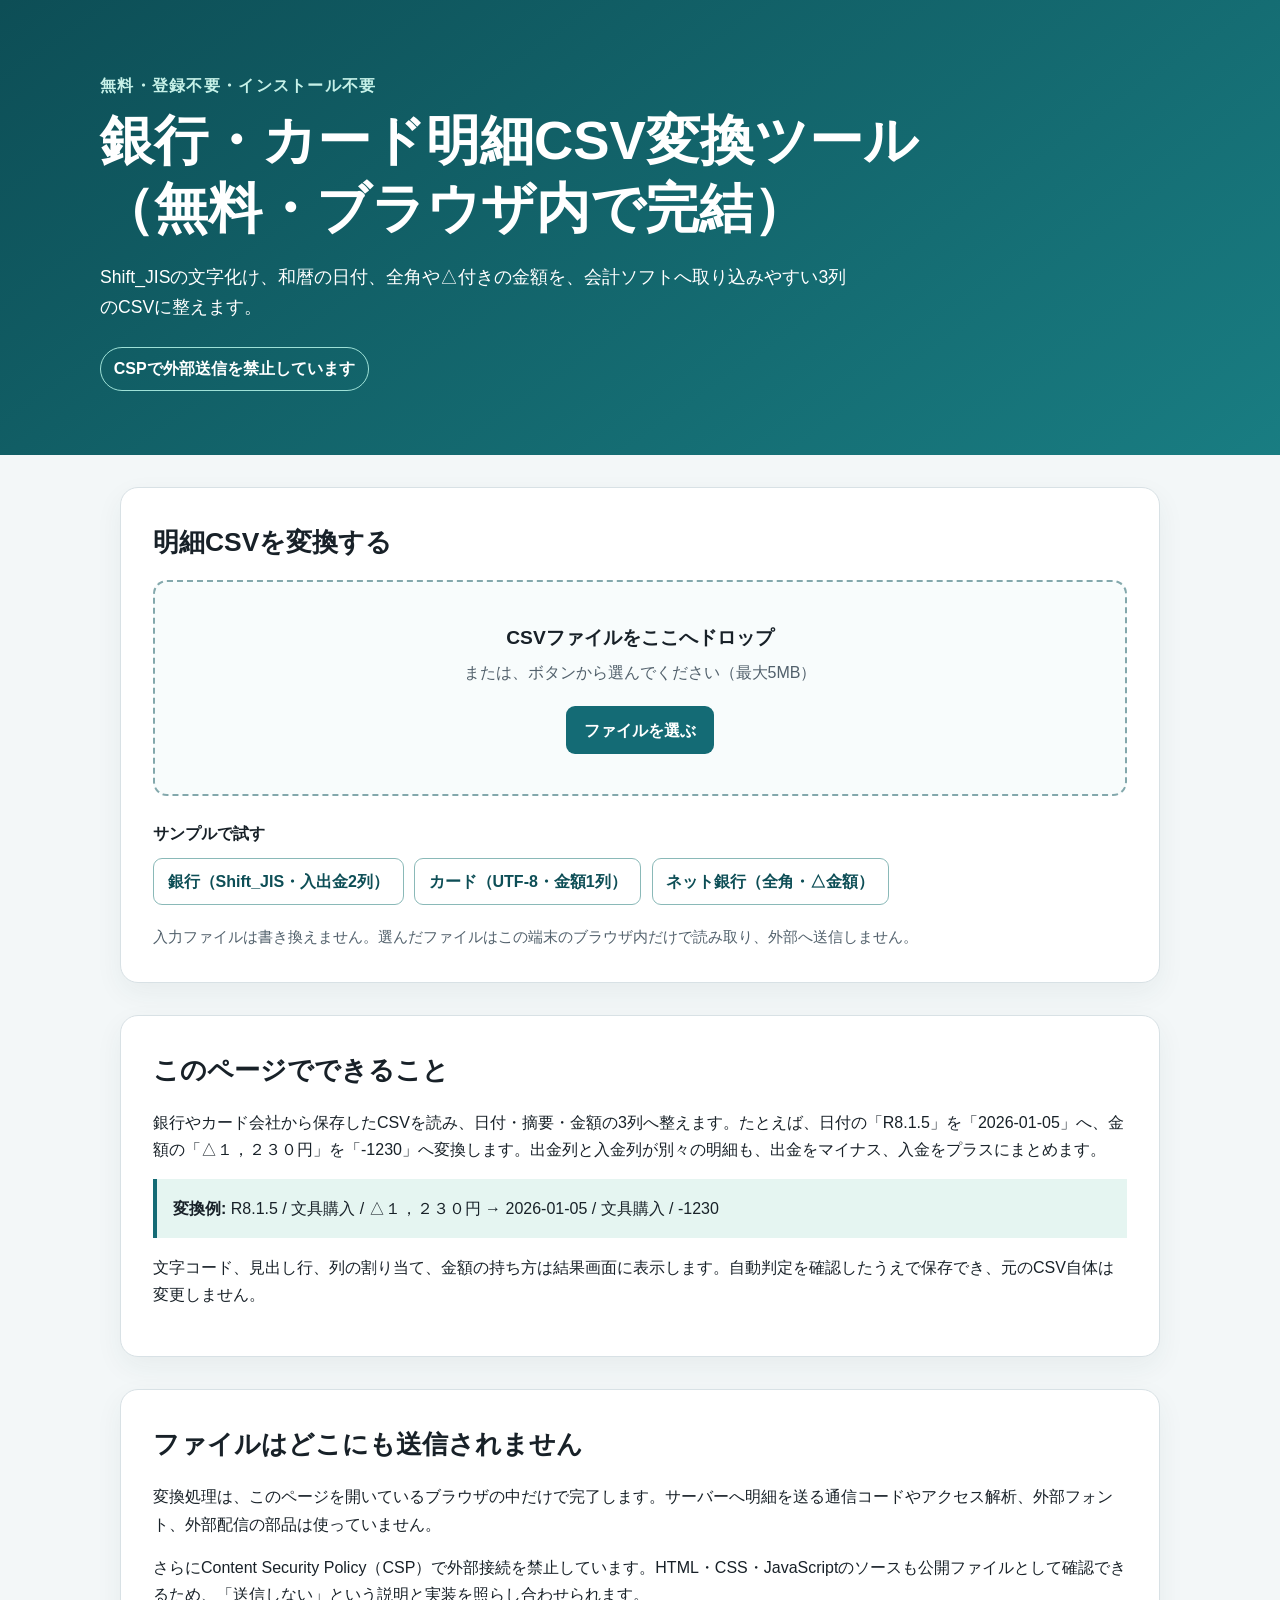
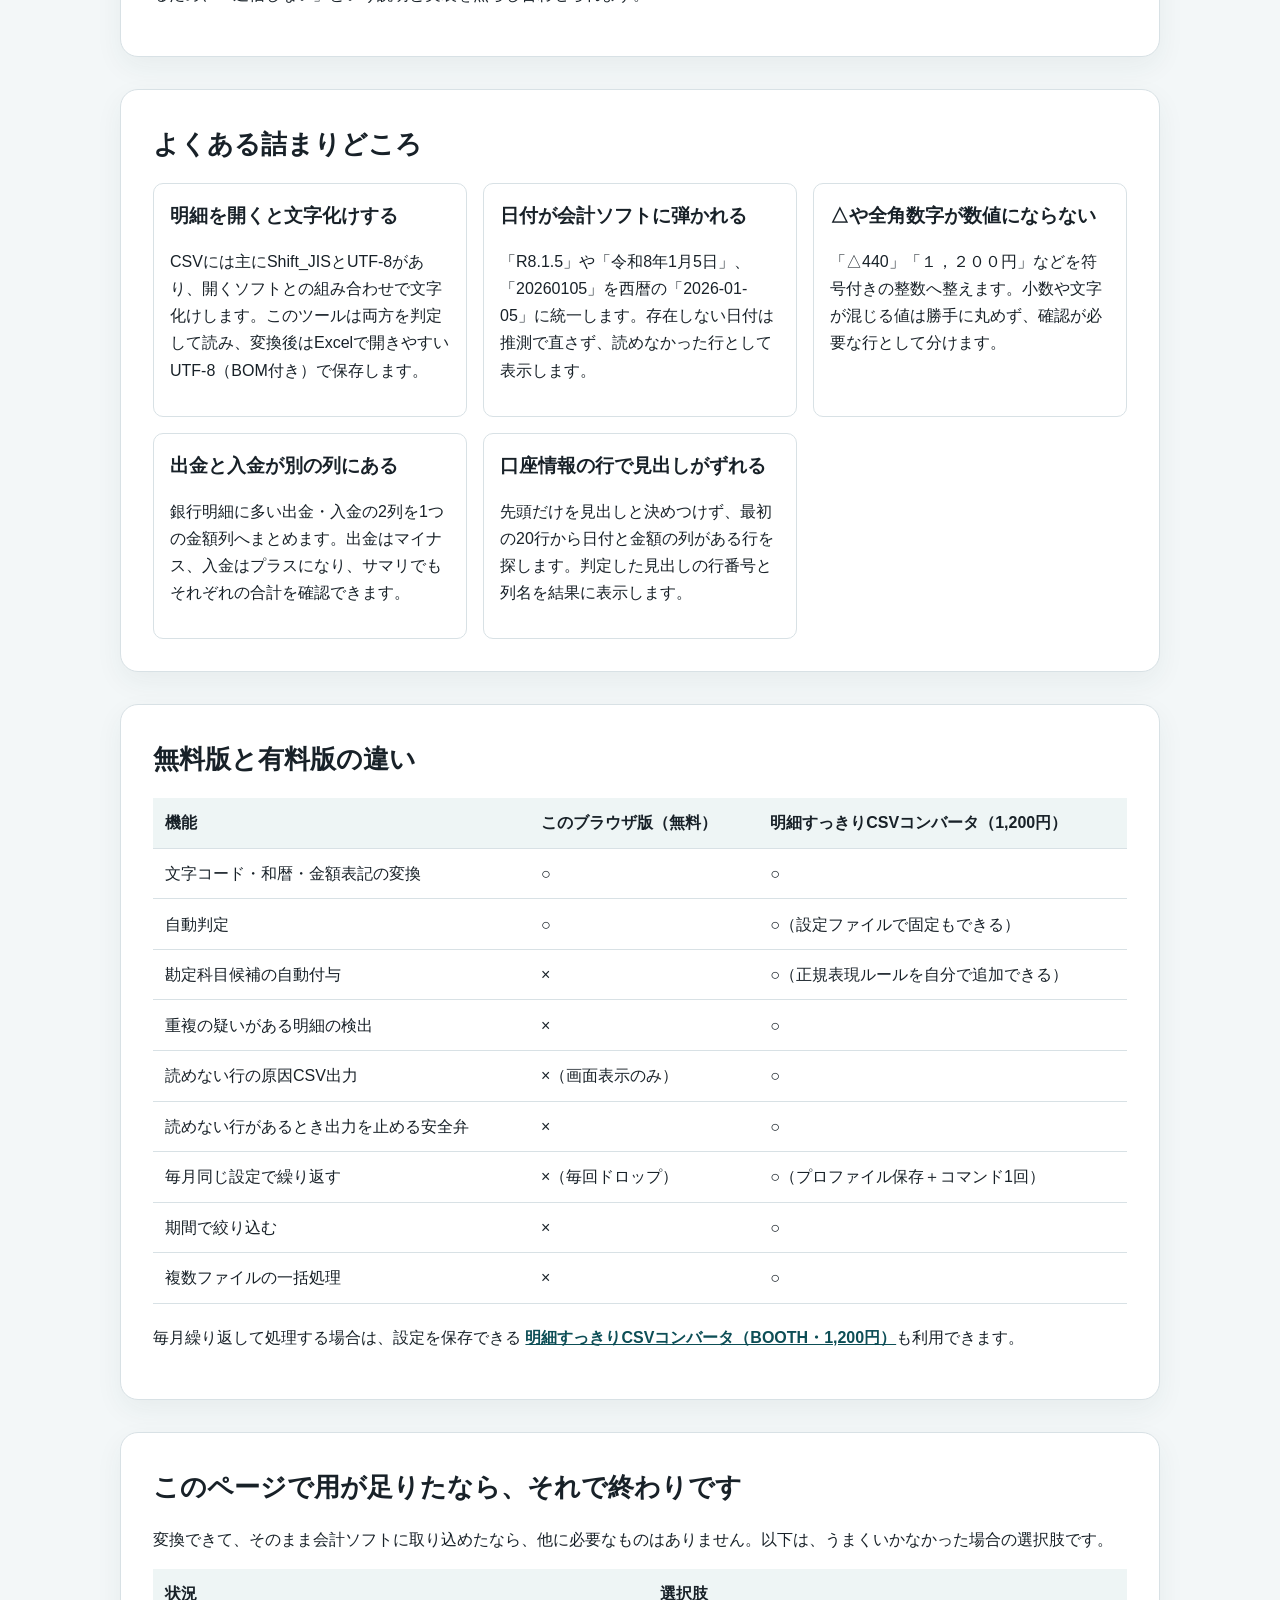
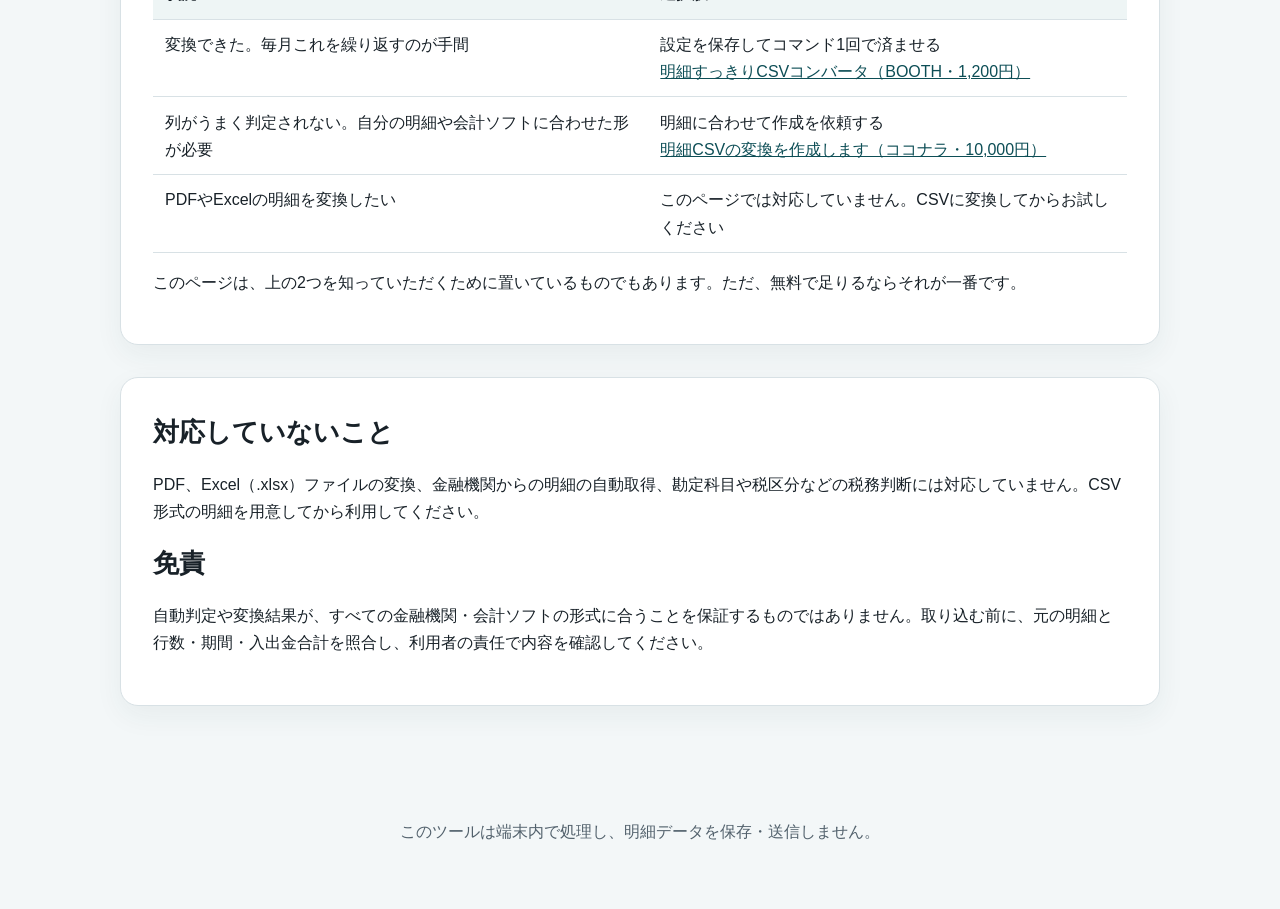
==== index.html @ 24e83a77 "明細CSV変換ツール（ブラウザ内で完結する無料版）を公開 読み込みから変換まで利用者のブラウザ内だけで行い、外部へ送信しない。 CSP の connect-src 'none' で外部接続を機械的に禁" ====
<!doctype html>
<html lang="ja">
<head>
  <meta charset="utf-8">
  <meta name="viewport" content="width=device-width, initial-scale=1">
  <meta http-equiv="Content-Security-Policy" content="default-src 'none'; script-src 'self'; style-src 'self'; img-src 'self' data:; connect-src 'none'; font-src 'none'; object-src 'none'; base-uri 'none'; form-action 'none'">
  <meta name="description" content="銀行やカードの明細CSVを、文字コード・和暦・金額表記を整えて会計ソフト向けCSVに変換。ファイルは外部送信せずブラウザ内で処理します。">
  <title>銀行・カード明細CSV変換ツール（無料）</title>
  <link rel="canonical" href="https://naporit0742.github.io/meisai-csv-converter/">
  <script type="application/ld+json">
{
  "@context": "https://schema.org",
  "@graph": [
    {
      "@type": "WebApplication",
      "name": "銀行・カード明細CSV変換ツール",
      "url": "https://naporit0742.github.io/meisai-csv-converter/",
      "applicationCategory": "FinanceApplication",
      "operatingSystem": "Web browser",
      "inLanguage": "ja",
      "isAccessibleForFree": true,
      "offers": {
        "@type": "Offer",
        "price": "0",
        "priceCurrency": "JPY"
      },
      "author": {
        "@type": "Person",
        "name": "NaporiT"
      },
      "description": "銀行やカードの明細CSVを、文字コード・和暦・金額表記を整えて会計ソフト向けCSVに変換する。ファイルは外部送信せずブラウザ内だけで処理する。"
    },
    {
      "@type": "FAQPage",
      "mainEntity": [
        {
          "@type": "Question",
          "name": "明細ファイルはどこかに送信されますか？",
          "acceptedAnswer": {
            "@type": "Answer",
            "text": "送信しません。読み込みと変換とダウンロードはすべて利用中のブラウザ内で完結します。アクセス解析や外部配信のライブラリも使っておらず、Content Security Policy で外部接続そのものを禁止しています。"
          }
        },
        {
          "@type": "Question",
          "name": "和暦の日付も変換できますか？",
          "acceptedAnswer": {
            "@type": "Answer",
            "text": "できます。R8.1.5、令和8年1月5日、H31.4.30、20260105 などを西暦の YYYY-MM-DD に統一します。存在しない日付は推測で直さず、読めなかった行として表示します。"
          }
        },
        {
          "@type": "Question",
          "name": "金額の △ や全角数字はどうなりますか？",
          "acceptedAnswer": {
            "@type": "Answer",
            "text": "△440 は -440 に、全角の１，２００円 は 1200 になります。小数や文字が混じる値は勝手に丸めず、確認が必要な行として分けます。"
          }
        },
        {
          "@type": "Question",
          "name": "出金と入金が別々の列に分かれている明細も扱えますか？",
          "acceptedAnswer": {
            "@type": "Answer",
            "text": "扱えます。出金をマイナス、入金をプラスとして1つの金額列にまとめます。どの列を何と判定したかは結果画面に表示されます。"
          }
        },
        {
          "@type": "Question",
          "name": "PDFやExcelの明細は変換できますか？",
          "acceptedAnswer": {
            "@type": "Answer",
            "text": "対応していません。CSV形式の明細をご用意ください。"
          }
        }
      ]
    }
  ]
}
  </script>
  <link rel="stylesheet" href="style.css">
</head>
<body>
  <header class="site-header">
    <div class="header-inner">
      <p class="eyebrow">無料・登録不要・インストール不要</p>
      <h1>銀行・カード明細CSV変換ツール（無料・ブラウザ内で完結）</h1>
      <p class="lead">Shift_JISの文字化け、和暦の日付、全角や△付きの金額を、会計ソフトへ取り込みやすい3列のCSVに整えます。</p>
      <p class="privacy-badge">CSPで外部送信を禁止しています</p>
    </div>
  </header>

  <main>
    <section class="panel" aria-labelledby="tool-title">
      <h2 id="tool-title">明細CSVを変換する</h2>
      <div id="drop-zone" class="drop-zone">
        <p class="drop-title">CSVファイルをここへドロップ</p>
        <p class="drop-note">または、ボタンから選んでください（最大5MB）</p>
        <label class="button" for="file-input">ファイルを選ぶ</label>
        <input id="file-input" type="file" accept=".csv,text/csv" hidden>
      </div>
      <div class="sample-area">
        <p>サンプルで試す</p>
        <div class="sample-buttons">
          <button class="sample-button" type="button" data-sample="bank">銀行（Shift_JIS・入出金2列）</button>
          <button class="sample-button" type="button" data-sample="card">カード（UTF-8・金額1列）</button>
          <button class="sample-button" type="button" data-sample="netbank">ネット銀行（全角・△金額）</button>
        </div>
      </div>
      <p class="local-note">入力ファイルは書き換えません。選んだファイルはこの端末のブラウザ内だけで読み取り、外部へ送信しません。</p>
    </section>

    <section id="error-box" class="message message-error" role="alert" hidden>
      <strong id="error-title"></strong>
      <p id="error-action"></p>
    </section>

    <section id="results" class="panel" aria-labelledby="result-title" hidden>
      <h2 id="result-title">変換結果</h2>
      <p id="sign-warning" class="message message-warning" role="status" hidden></p>
      <div class="result-block">
        <h3>判定結果</h3>
        <p>自動判定が元の明細と合っているか確認してください。</p>
        <div class="table-scroll"><table class="detection-table"><tbody id="detection-body"></tbody></table></div>
      </div>
      <div class="result-block">
        <h3>サマリ</h3>
        <dl id="summary-grid" class="summary-grid"></dl>
      </div>
      <div class="result-block">
        <h3>プレビュー</h3>
        <div class="table-scroll">
          <table><thead><tr><th>日付</th><th>摘要</th><th>金額</th></tr></thead><tbody id="preview-body"></tbody></table>
        </div>
        <p id="preview-more" class="preview-more"></p>
      </div>
      <div id="issues-section" class="result-block" hidden>
        <h3>読めなかった行</h3>
        <div class="table-scroll">
          <table><thead><tr><th>行番号</th><th>理由</th><th>元の値</th></tr></thead><tbody id="issues-body"></tbody></table>
        </div>
      </div>
      <div class="download-area">
        <button id="download-button" class="button button-large" type="button">変換後CSVをダウンロード</button>
        <p id="failed-warning" class="message-danger" role="alert" hidden></p>
      </div>
    </section>

    <section class="panel">
      <h2>このページでできること</h2>
      <p>銀行やカード会社から保存したCSVを読み、日付・摘要・金額の3列へ整えます。たとえば、日付の「R8.1.5」を「2026-01-05」へ、金額の「△１，２３０円」を「-1230」へ変換します。出金列と入金列が別々の明細も、出金をマイナス、入金をプラスにまとめます。</p>
      <p class="example"><strong>変換例:</strong> R8.1.5 / 文具購入 / △１，２３０円 → 2026-01-05 / 文具購入 / -1230</p>
      <p>文字コード、見出し行、列の割り当て、金額の持ち方は結果画面に表示します。自動判定を確認したうえで保存でき、元のCSV自体は変更しません。</p>
    </section>

    <section class="panel">
      <h2>ファイルはどこにも送信されません</h2>
      <p>変換処理は、このページを開いているブラウザの中だけで完了します。サーバーへ明細を送る通信コードやアクセス解析、外部フォント、外部配信の部品は使っていません。</p>
      <p>さらにContent Security Policy（CSP）で外部接続を禁止しています。HTML・CSS・JavaScriptのソースも公開ファイルとして確認できるため、「送信しない」という説明と実装を照らし合わせられます。</p>
    </section>

    <section class="panel">
      <h2>よくある詰まりどころ</h2>
      <div class="trouble-grid">
        <article><h3>明細を開くと文字化けする</h3><p>CSVには主にShift_JISとUTF-8があり、開くソフトとの組み合わせで文字化けします。このツールは両方を判定して読み、変換後はExcelで開きやすいUTF-8（BOM付き）で保存します。</p></article>
        <article><h3>日付が会計ソフトに弾かれる</h3><p>「R8.1.5」や「令和8年1月5日」、「20260105」を西暦の「2026-01-05」に統一します。存在しない日付は推測で直さず、読めなかった行として表示します。</p></article>
        <article><h3>△や全角数字が数値にならない</h3><p>「△440」「１，２００円」などを符号付きの整数へ整えます。小数や文字が混じる値は勝手に丸めず、確認が必要な行として分けます。</p></article>
        <article><h3>出金と入金が別の列にある</h3><p>銀行明細に多い出金・入金の2列を1つの金額列へまとめます。出金はマイナス、入金はプラスになり、サマリでもそれぞれの合計を確認できます。</p></article>
        <article><h3>口座情報の行で見出しがずれる</h3><p>先頭だけを見出しと決めつけず、最初の20行から日付と金額の列がある行を探します。判定した見出しの行番号と列名を結果に表示します。</p></article>
      </div>
    </section>

    <section class="panel">
      <h2>無料版と有料版の違い</h2>
      <div class="table-scroll">
        <table class="comparison">
          <thead><tr><th>機能</th><th>このブラウザ版（無料）</th><th>明細すっきりCSVコンバータ（1,200円）</th></tr></thead>
          <tbody>
            <tr><td>文字コード・和暦・金額表記の変換</td><td>○</td><td>○</td></tr>
            <tr><td>自動判定</td><td>○</td><td>○（設定ファイルで固定もできる）</td></tr>
            <tr><td>勘定科目候補の自動付与</td><td>×</td><td>○（正規表現ルールを自分で追加できる）</td></tr>
            <tr><td>重複の疑いがある明細の検出</td><td>×</td><td>○</td></tr>
            <tr><td>読めない行の原因CSV出力</td><td>×（画面表示のみ）</td><td>○</td></tr>
            <tr><td>読めない行があるとき出力を止める安全弁</td><td>×</td><td>○</td></tr>
            <tr><td>毎月同じ設定で繰り返す</td><td>×（毎回ドロップ）</td><td>○（プロファイル保存＋コマンド1回）</td></tr>
            <tr><td>期間で絞り込む</td><td>×</td><td>○</td></tr>
            <tr><td>複数ファイルの一括処理</td><td>×</td><td>○</td></tr>
          </tbody>
        </table>
      </div>
      <p class="booth-link">毎月繰り返して処理する場合は、設定を保存できる <a href="https://naporit.booth.pm/items/8813777">明細すっきりCSVコンバータ（BOOTH・1,200円）</a>も利用できます。</p>
    </section>

    <section class="panel">
      <h2>このページで用が足りたなら、それで終わりです</h2>
      <p>変換できて、そのまま会計ソフトに取り込めたなら、他に必要なものはありません。以下は、うまくいかなかった場合の選択肢です。</p>
      <div class="table-scroll">
        <table class="comparison">
          <thead><tr><th>状況</th><th>選択肢</th></tr></thead>
          <tbody>
            <tr>
              <td>変換できた。毎月これを繰り返すのが手間</td>
              <td>設定を保存してコマンド1回で済ませる<br><a href="https://naporit.booth.pm/items/8813777">明細すっきりCSVコンバータ（BOOTH・1,200円）</a></td>
            </tr>
            <tr>
              <td>列がうまく判定されない。自分の明細や会計ソフトに合わせた形が必要</td>
              <td>明細に合わせて作成を依頼する<br><a href="https://coconala.com/services/4391447" rel="noopener">明細CSVの変換を作成します（ココナラ・10,000円）</a></td>
            </tr>
            <tr>
              <td>PDFやExcelの明細を変換したい</td>
              <td>このページでは対応していません。CSVに変換してからお試しください</td>
            </tr>
          </tbody>
        </table>
      </div>
      <p class="source-note">このページは、上の2つを知っていただくために置いているものでもあります。ただ、無料で足りるならそれが一番です。</p>
    </section>

    <section class="panel">
      <h2>対応していないこと</h2>
      <p>PDF、Excel（.xlsx）ファイルの変換、金融機関からの明細の自動取得、勘定科目や税区分などの税務判断には対応していません。CSV形式の明細を用意してから利用してください。</p>
      <h2>免責</h2>
      <p>自動判定や変換結果が、すべての金融機関・会計ソフトの形式に合うことを保証するものではありません。取り込む前に、元の明細と行数・期間・入出金合計を照合し、利用者の責任で内容を確認してください。</p>
    </section>
  </main>
  <footer class="site-footer"><p>このツールは端末内で処理し、明細データを保存・送信しません。</p></footer>
  <script src="convert.js"></script>
  <script src="samples/samples.js"></script>
  <script src="app.js"></script>
</body>
</html>
---- style.css ----
:root {
  color-scheme: light;
  --ink: #182128;
  --muted: #52616c;
  --line: #d8e1e5;
  --paper: #ffffff;
  --soft: #f3f7f8;
  --brand: #146b75;
  --brand-dark: #0d4e56;
  --accent: #e5f5f1;
  --warning: #8b5600;
  --warning-bg: #fff7dd;
  --danger: #a32525;
  --danger-bg: #fff0f0;
  font-family: "Yu Gothic UI", "Meiryo", sans-serif;
}
* { box-sizing: border-box; }
html { scroll-behavior: smooth; }
body { margin: 0; color: var(--ink); background: var(--soft); line-height: 1.7; }
a { color: var(--brand-dark); }
button, input { font: inherit; }
.site-header { padding: 4.5rem 1.25rem 3rem; background: linear-gradient(145deg, #0d4e56, #197d82); color: #fff; }
.header-inner, main, .site-footer { width: min(1080px, 100%); margin: 0 auto; }
.eyebrow { margin: 0 0 .5rem; font-weight: 700; letter-spacing: .08em; color: #c6f1e8; }
h1 { max-width: 850px; margin: 0; font-size: clamp(2rem, 5vw, 3.4rem); line-height: 1.25; }
.lead { max-width: 760px; margin: 1.25rem 0 0; font-size: 1.1rem; }
.privacy-badge { display: inline-block; margin-top: 1.5rem; padding: .45rem .8rem; border: 1px solid #9ee1d7; border-radius: 999px; font-weight: 700; }
main { padding: 2rem 1.25rem 4rem; }
.panel { margin: 0 0 2rem; padding: clamp(1.25rem, 3vw, 2rem); background: var(--paper); border: 1px solid var(--line); border-radius: 18px; box-shadow: 0 10px 28px rgba(30, 60, 70, .06); }
h2 { margin: 0 0 1rem; font-size: 1.65rem; }
h3 { margin-top: 1.6rem; }
.drop-zone { padding: 2.5rem 1rem; text-align: center; border: 2px dashed #83a8ac; border-radius: 14px; background: #f8fcfc; transition: .15s ease; }
.drop-zone.is-dragging { border-color: var(--brand); background: var(--accent); transform: scale(1.01); }
.drop-title { margin: 0 0 .25rem; font-size: 1.2rem; font-weight: 700; }
.drop-note { margin: 0 0 1.25rem; color: var(--muted); }
.button, .sample-button { display: inline-flex; align-items: center; justify-content: center; min-height: 44px; border-radius: 9px; cursor: pointer; font-weight: 700; }
.button { padding: .65rem 1.1rem; border: 0; color: #fff; background: var(--brand); }
.button:hover { background: var(--brand-dark); }
.button-large { padding: .85rem 1.4rem; }
.sample-area { margin-top: 1.5rem; }
.sample-area p { margin-bottom: .65rem; font-weight: 700; }
.sample-buttons { display: flex; flex-wrap: wrap; gap: .65rem; }
.sample-button { padding: .55rem .85rem; color: var(--brand-dark); border: 1px solid #8ab9b8; background: #fff; }
.sample-button:hover { background: var(--accent); }
.local-note { margin: 1.25rem 0 0; color: var(--muted); font-size: .92rem; }
.message { margin: 0 0 2rem; padding: 1rem 1.2rem; border-radius: 10px; }
.message strong { display: block; }
.message p { margin: .25rem 0 0; }
.message-error { color: var(--danger); border: 1px solid #ebaaaa; background: var(--danger-bg); }
.message-warning { color: var(--warning); border: 1px solid #e8ca76; background: var(--warning-bg); }
.message-danger { margin-top: 1rem; color: var(--danger); font-weight: 700; }
.result-block + .result-block { margin-top: 2rem; padding-top: 1.5rem; border-top: 1px solid var(--line); }
.table-scroll { overflow-x: auto; }
table { width: 100%; border-collapse: collapse; background: #fff; }
th, td { padding: .7rem .75rem; text-align: left; vertical-align: top; border-bottom: 1px solid var(--line); }
thead th { white-space: nowrap; background: #eef5f5; }
.detection-table th { width: 12rem; }
.summary-grid { display: grid; grid-template-columns: repeat(auto-fit, minmax(145px, 1fr)); gap: .75rem; margin: 0; }
.summary-grid div { padding: .85rem; border: 1px solid var(--line); border-radius: 10px; background: #f9fbfb; }
.summary-grid dt { color: var(--muted); font-size: .85rem; }
.summary-grid dd { margin: .15rem 0 0; font-size: 1.08rem; font-weight: 700; }
.amount-negative { color: #9b2b2b; }
.amount-positive { color: #146242; }
.preview-more { color: var(--muted); font-weight: 700; }
.download-area { margin-top: 1.5rem; padding-top: 1.25rem; border-top: 1px solid var(--line); }
.example { padding: 1rem; border-left: 4px solid var(--brand); background: var(--accent); }
.trouble-grid { display: grid; grid-template-columns: repeat(auto-fit, minmax(260px, 1fr)); gap: 1rem; }
.trouble-grid article { padding: 1rem; border: 1px solid var(--line); border-radius: 10px; }
.trouble-grid h3 { margin: 0 0 .5rem; }
.comparison th:first-child { min-width: 15rem; }
.booth-link { margin-top: 1.25rem; }
.booth-link a { font-weight: 700; }
.site-footer { padding: 0 1.25rem 3rem; color: var(--muted); text-align: center; }
.test-page { width: min(900px, calc(100% - 2rem)); margin: 2rem auto; }
.test-summary { display: flex; gap: 1rem; font-size: 1.2rem; }
.test-pass { color: #146242; }
.test-fail { color: var(--danger); }
.test-list li { margin: .35rem 0; }
@media (max-width: 600px) {
  .site-header { padding-top: 3rem; }
  main { padding-inline: .75rem; }
  .panel { border-radius: 12px; }
  .sample-buttons { flex-direction: column; }
  .sample-button { width: 100%; }
  .detection-table th { width: 8rem; }
}
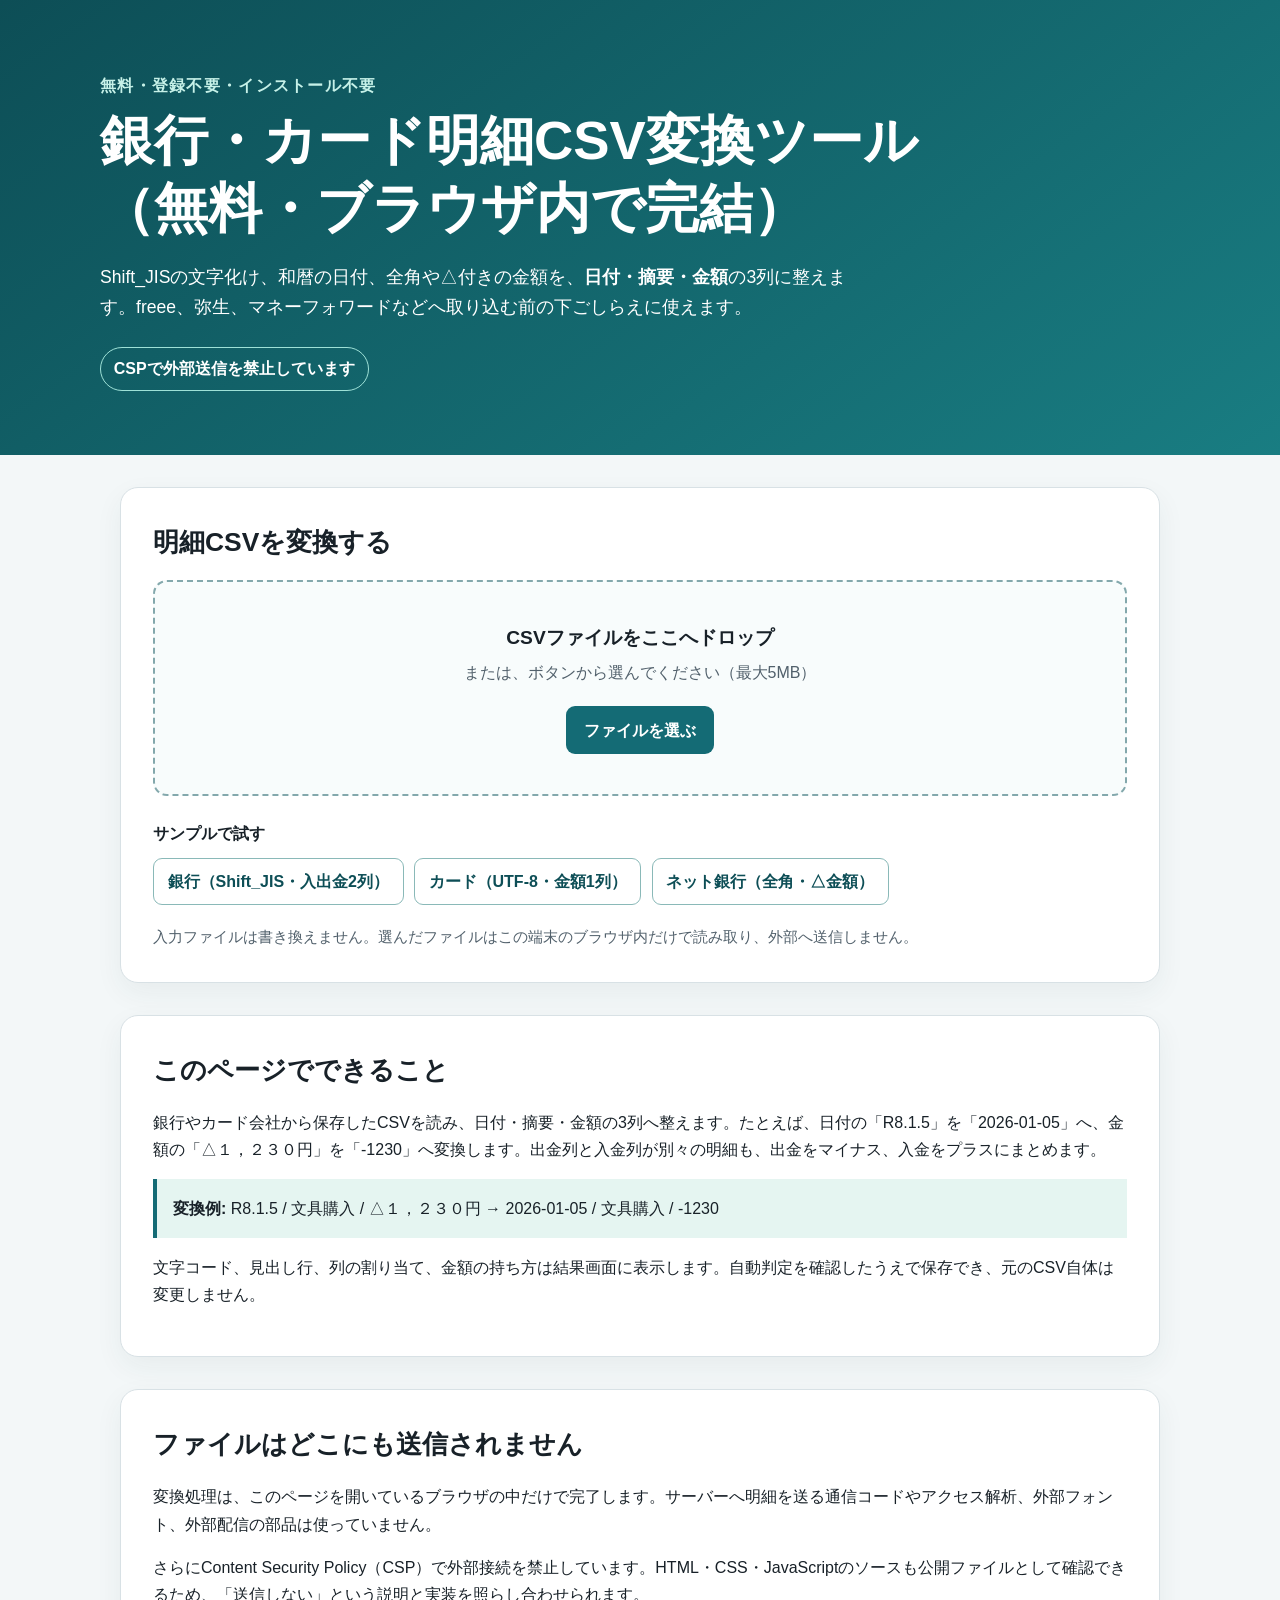
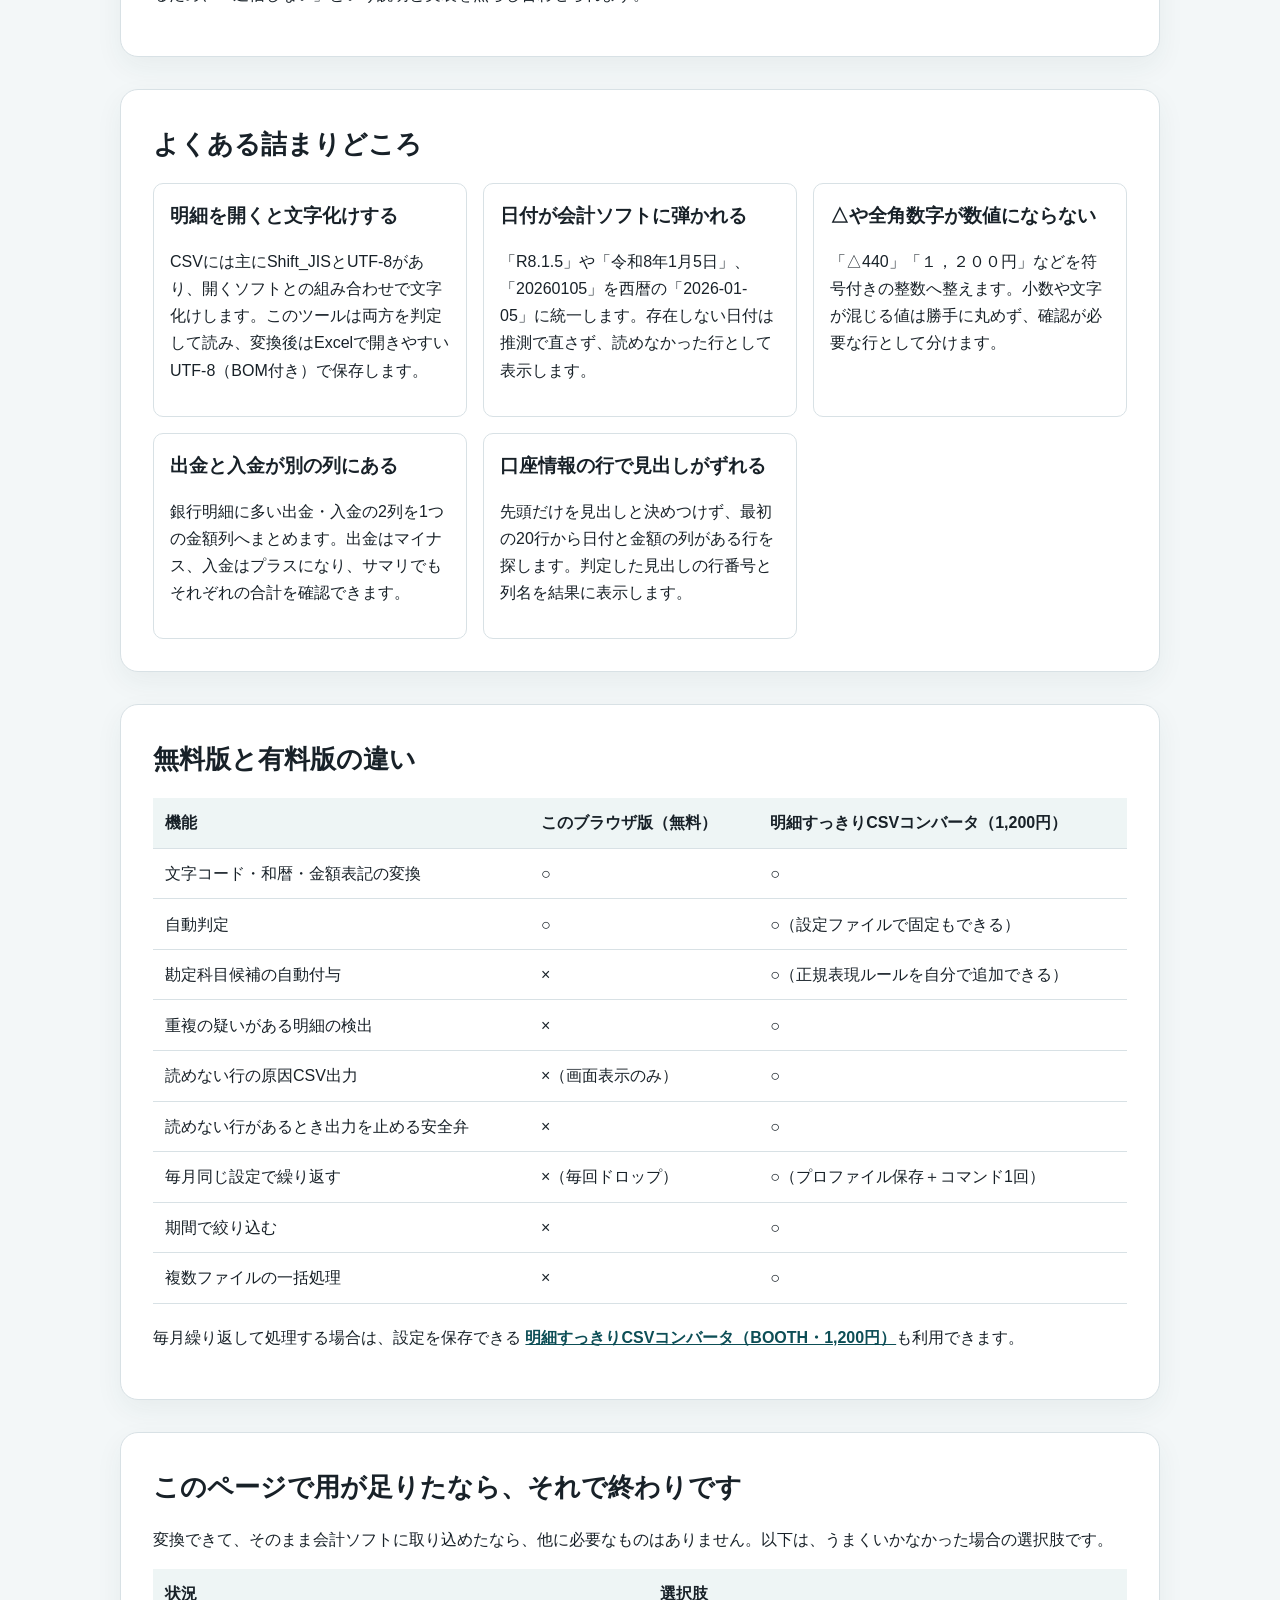
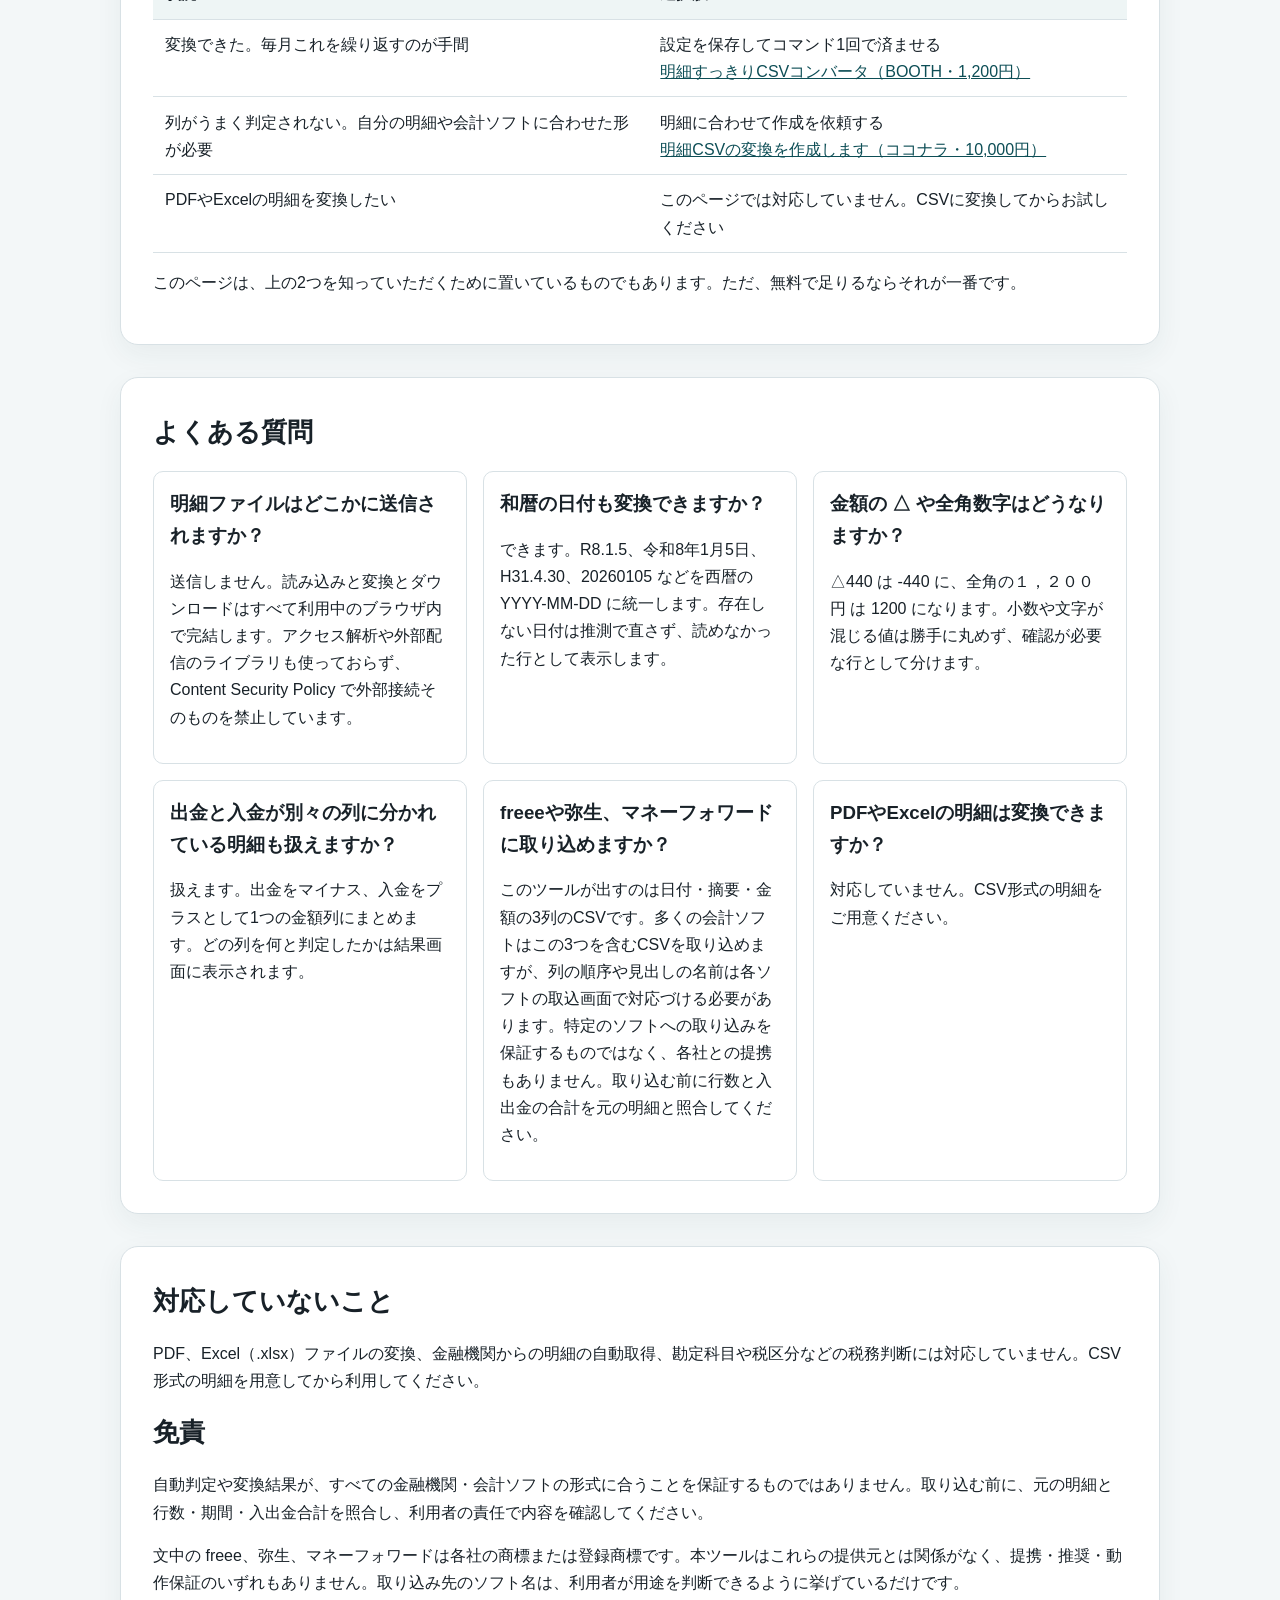
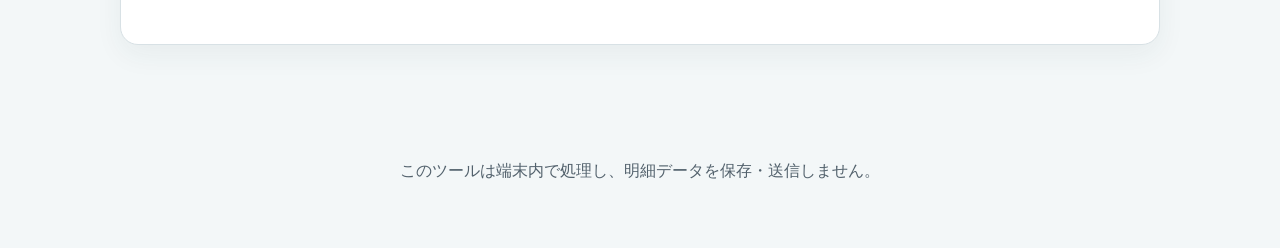
==== commit e433570e: "会計ソフト名の明記と、FAQの可視化（構造化データの要件対応）" ====
--- a/index.html
+++ b/index.html
@@ -4,7 +4,7 @@
   <meta charset="utf-8">
   <meta name="viewport" content="width=device-width, initial-scale=1">
   <meta http-equiv="Content-Security-Policy" content="default-src 'none'; script-src 'self'; style-src 'self'; img-src 'self' data:; connect-src 'none'; font-src 'none'; object-src 'none'; base-uri 'none'; form-action 'none'">
-  <meta name="description" content="銀行やカードの明細CSVを、文字コード・和暦・金額表記を整えて会計ソフト向けCSVに変換。ファイルは外部送信せずブラウザ内で処理します。">
+  <meta name="description" content="銀行やカードの明細CSVを、文字コード・和暦・金額表記を整えて日付・摘要・金額の3列に変換。freee・弥生・マネーフォワードなどへ取り込む前の下ごしらえに。ファイルは外部送信せずブラウザ内で処理します。">
   <title>銀行・カード明細CSV変換ツール（無料）</title>
   <link rel="canonical" href="https://naporit0742.github.io/meisai-csv-converter/">
   <script type="application/ld+json">
@@ -28,7 +28,7 @@
         "@type": "Person",
         "name": "NaporiT"
       },
-      "description": "銀行やカードの明細CSVを、文字コード・和暦・金額表記を整えて会計ソフト向けCSVに変換する。ファイルは外部送信せずブラウザ内だけで処理する。"
+      "description": "銀行やカードの明細CSVを、文字コード・和暦・金額表記を整えて日付・摘要・金額の3列に変換する。freee・弥生・マネーフォワードなどへ取り込む前の下ごしらえに使う。ファイルは外部送信せずブラウザ内だけで処理する。"
     },
     {
       "@type": "FAQPage",
@@ -63,6 +63,14 @@
           "acceptedAnswer": {
             "@type": "Answer",
             "text": "扱えます。出金をマイナス、入金をプラスとして1つの金額列にまとめます。どの列を何と判定したかは結果画面に表示されます。"
+          }
+        },
+        {
+          "@type": "Question",
+          "name": "freeeや弥生、マネーフォワードに取り込めますか？",
+          "acceptedAnswer": {
+            "@type": "Answer",
+            "text": "このツールが出すのは日付・摘要・金額の3列のCSVです。多くの会計ソフトはこの3つを含むCSVを取り込めますが、列の順序や見出しの名前は各ソフトの取込画面で対応づける必要があります。特定のソフトへの取り込みを保証するものではなく、各社との提携もありません。取り込む前に行数と入出金の合計を元の明細と照合してください。"
           }
         },
         {
@@ -85,7 +93,7 @@
     <div class="header-inner">
       <p class="eyebrow">無料・登録不要・インストール不要</p>
       <h1>銀行・カード明細CSV変換ツール（無料・ブラウザ内で完結）</h1>
-      <p class="lead">Shift_JISの文字化け、和暦の日付、全角や△付きの金額を、会計ソフトへ取り込みやすい3列のCSVに整えます。</p>
+      <p class="lead">Shift_JISの文字化け、和暦の日付、全角や△付きの金額を、<strong>日付・摘要・金額</strong>の3列に整えます。freee、弥生、マネーフォワードなどへ取り込む前の下ごしらえに使えます。</p>
       <p class="privacy-badge">CSPで外部送信を禁止しています</p>
     </div>
   </header>
@@ -217,10 +225,23 @@
     </section>
 
     <section class="panel">
+      <h2>よくある質問</h2>
+      <div class="trouble-grid">
+        <article><h3>明細ファイルはどこかに送信されますか？</h3><p>送信しません。読み込みと変換とダウンロードはすべて利用中のブラウザ内で完結します。アクセス解析や外部配信のライブラリも使っておらず、Content Security Policy で外部接続そのものを禁止しています。</p></article>
+        <article><h3>和暦の日付も変換できますか？</h3><p>できます。R8.1.5、令和8年1月5日、H31.4.30、20260105 などを西暦の YYYY-MM-DD に統一します。存在しない日付は推測で直さず、読めなかった行として表示します。</p></article>
+        <article><h3>金額の △ や全角数字はどうなりますか？</h3><p>△440 は -440 に、全角の１，２００円 は 1200 になります。小数や文字が混じる値は勝手に丸めず、確認が必要な行として分けます。</p></article>
+        <article><h3>出金と入金が別々の列に分かれている明細も扱えますか？</h3><p>扱えます。出金をマイナス、入金をプラスとして1つの金額列にまとめます。どの列を何と判定したかは結果画面に表示されます。</p></article>
+        <article><h3>freeeや弥生、マネーフォワードに取り込めますか？</h3><p>このツールが出すのは日付・摘要・金額の3列のCSVです。多くの会計ソフトはこの3つを含むCSVを取り込めますが、列の順序や見出しの名前は各ソフトの取込画面で対応づける必要があります。特定のソフトへの取り込みを保証するものではなく、各社との提携もありません。取り込む前に行数と入出金の合計を元の明細と照合してください。</p></article>
+        <article><h3>PDFやExcelの明細は変換できますか？</h3><p>対応していません。CSV形式の明細をご用意ください。</p></article>
+      </div>
+    </section>
+
+    <section class="panel">
       <h2>対応していないこと</h2>
       <p>PDF、Excel（.xlsx）ファイルの変換、金融機関からの明細の自動取得、勘定科目や税区分などの税務判断には対応していません。CSV形式の明細を用意してから利用してください。</p>
       <h2>免責</h2>
       <p>自動判定や変換結果が、すべての金融機関・会計ソフトの形式に合うことを保証するものではありません。取り込む前に、元の明細と行数・期間・入出金合計を照合し、利用者の責任で内容を確認してください。</p>
+      <p>文中の freee、弥生、マネーフォワードは各社の商標または登録商標です。本ツールはこれらの提供元とは関係がなく、提携・推奨・動作保証のいずれもありません。取り込み先のソフト名は、利用者が用途を判断できるように挙げているだけです。</p>
     </section>
   </main>
   <footer class="site-footer"><p>このツールは端末内で処理し、明細データを保存・送信しません。</p></footer>
